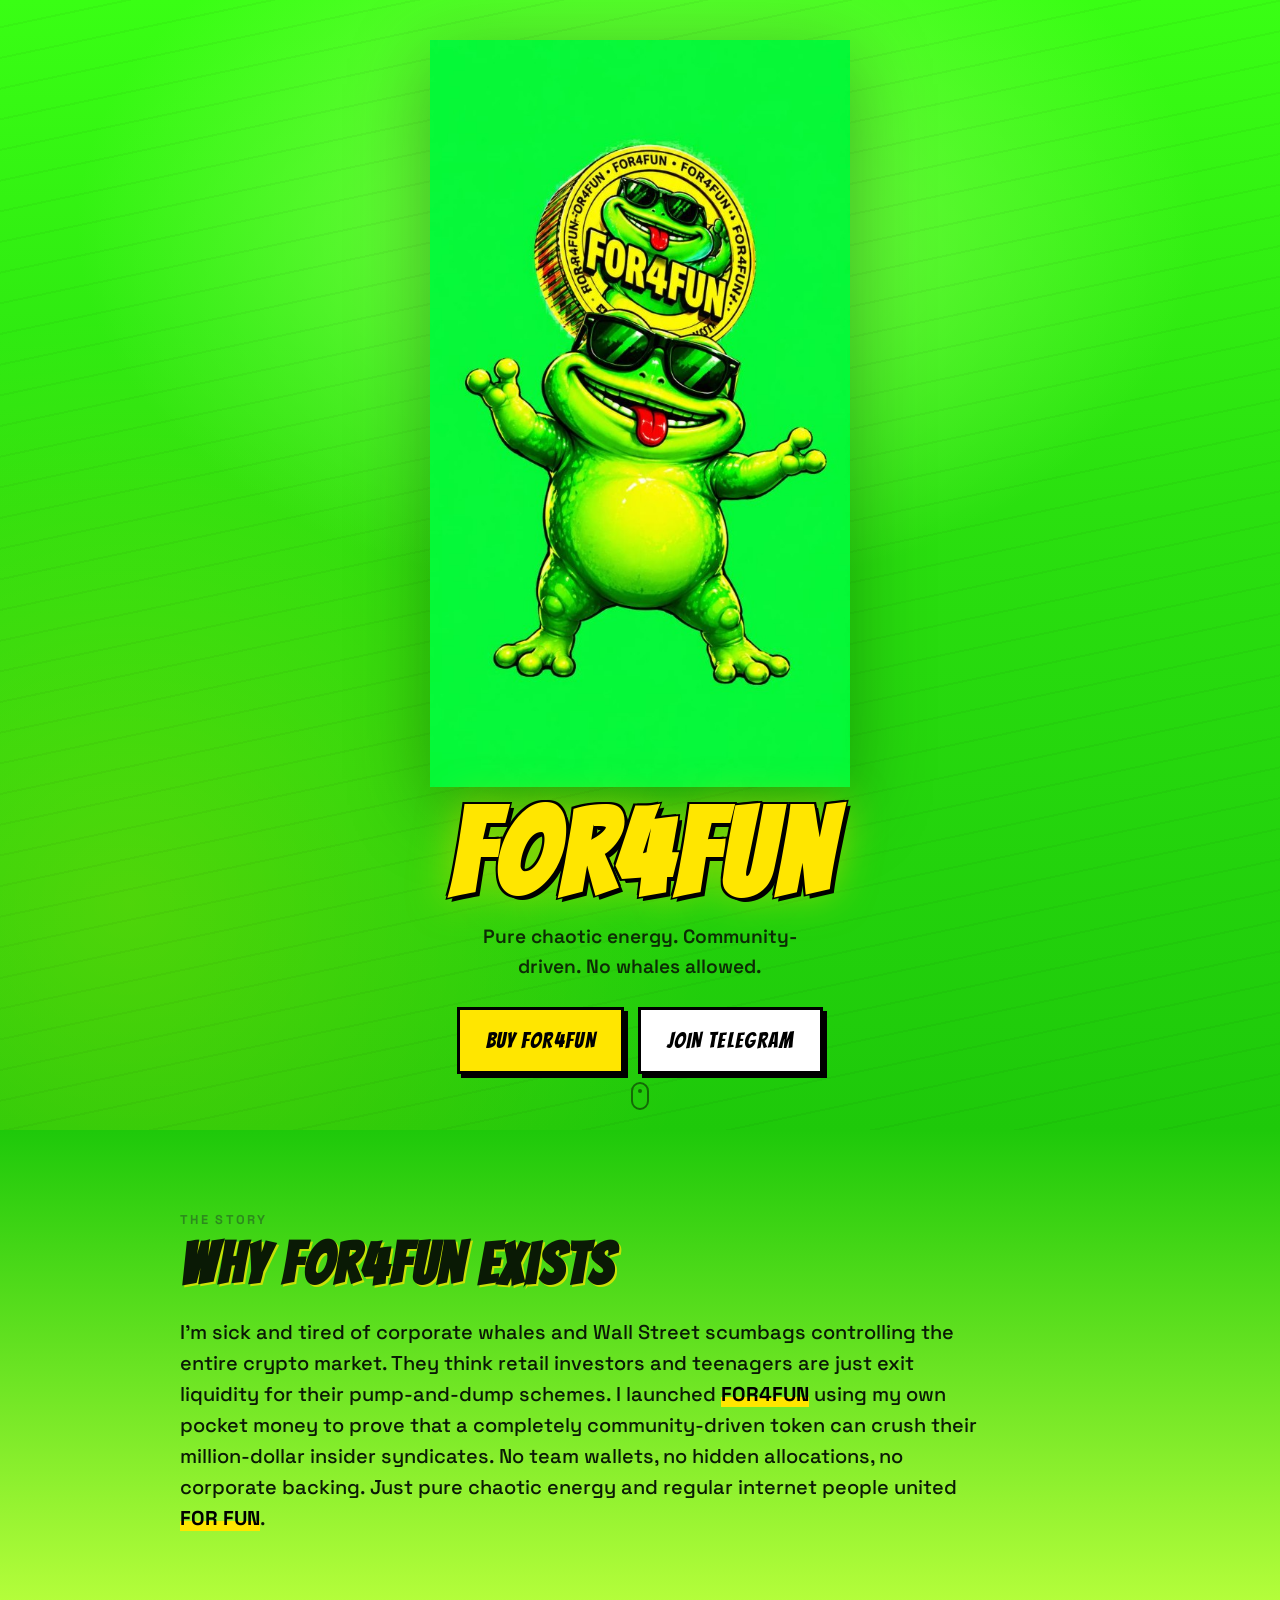
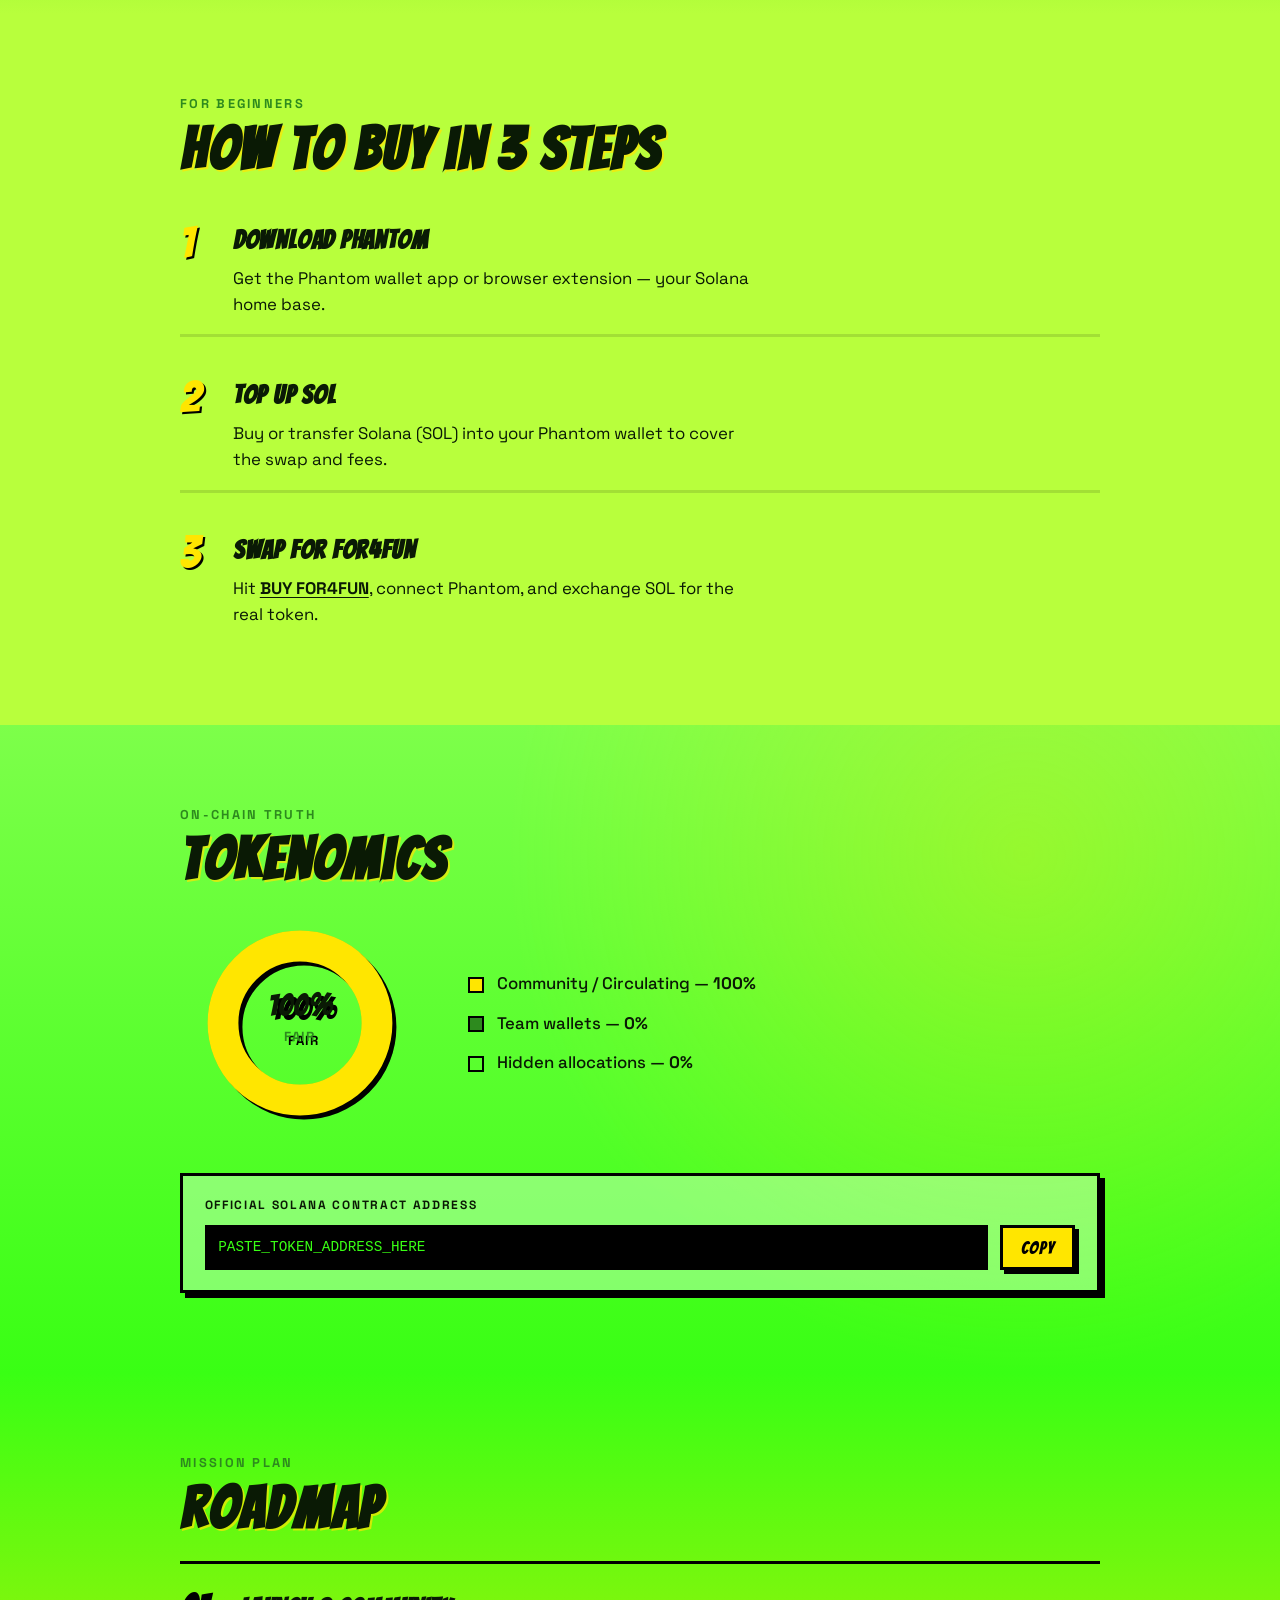
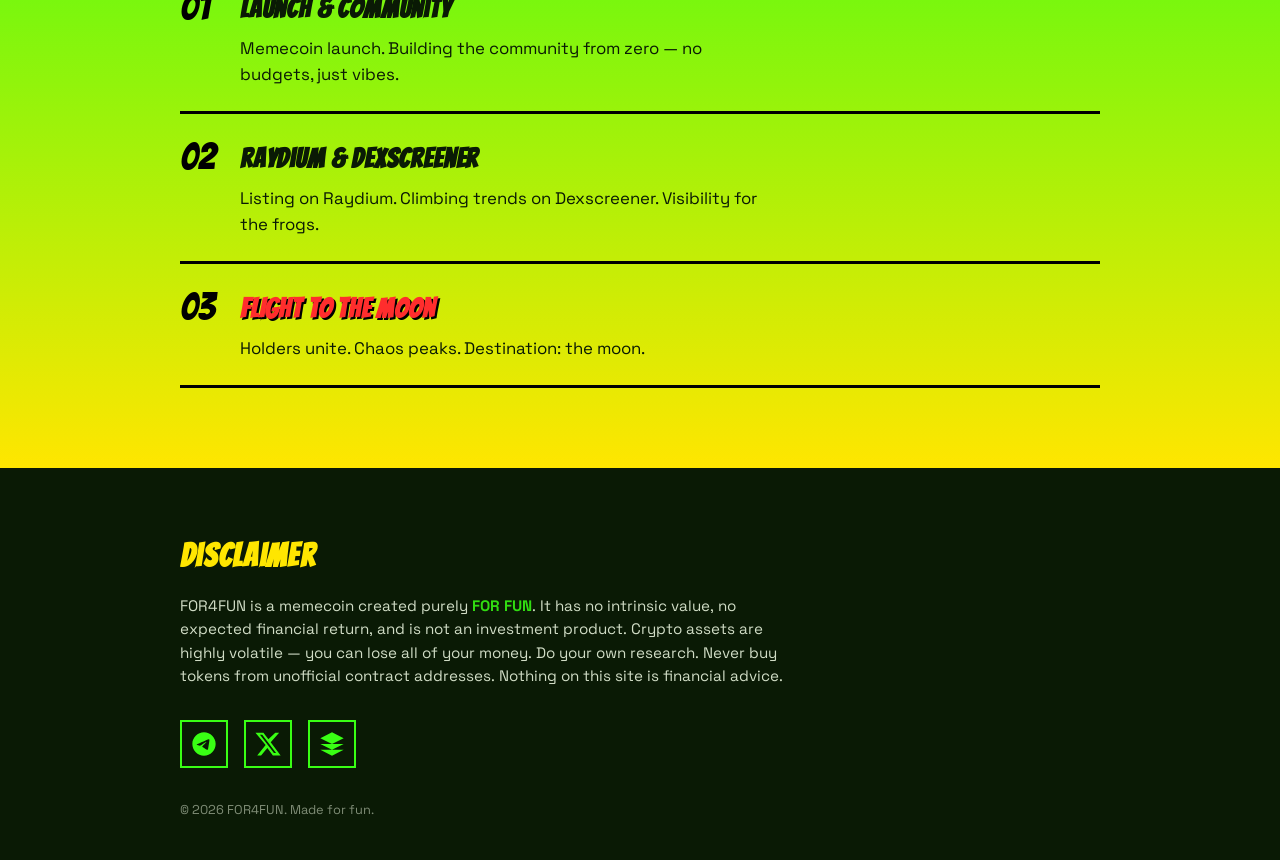
==== WebSiteFOR4FUN/index.html @ e01d41a2 "Add files via upload" ====
<!DOCTYPE html>
<html lang="en">
<head>
  <meta charset="UTF-8" />
  <meta name="viewport" content="width=device-width, initial-scale=1.0" />
  <title>FOR4FUN — Pure Chaotic Energy</title>
  <meta name="description" content="FOR4FUN — a completely community-driven memecoin on Solana. No team wallets. No corporate backing. Just fun." />
  <link rel="preconnect" href="https://fonts.googleapis.com" />
  <link rel="preconnect" href="https://fonts.gstatic.com" crossorigin />
  <link href="https://fonts.googleapis.com/css2?family=Bangers&family=Space+Grotesk:wght@400;500;600;700&display=swap" rel="stylesheet" />
  <link rel="stylesheet" href="styles.css" />
</head>
<body>
  <header class="hero">
    <div class="hero__glow" aria-hidden="true"></div>
    <div class="hero__content">
      <img
        class="hero__mascot"
        src="assets/mascot.png"
        alt="FOR4FUN frog mascot with sunglasses"
        width="640"
        height="640"
      />
      <h1 class="hero__brand">FOR4FUN</h1>
      <p class="hero__tagline">Pure chaotic energy. Community-driven. No whales allowed.</p>
      <div class="hero__ctas">
        <a class="btn btn--buy" href="#" id="buy-link" target="_blank" rel="noopener noreferrer">BUY FOR4FUN</a>
        <a class="btn btn--tg" href="https://t.me/c/4450451644?boost" id="telegram-link" target="_blank" rel="noopener noreferrer">JOIN TELEGRAM</a>
      </div>
    </div>
    <div class="hero__scroll" aria-hidden="true">
      <span></span>
    </div>
  </header>

  <main>
    <section class="section about" id="about">
      <div class="container">
        <p class="section__eyebrow">The story</p>
        <h2 class="section__title">Why FOR4FUN exists</h2>
        <p class="about__text">
          I'm sick and tired of corporate whales and Wall Street scumbags controlling the entire crypto market.
          They think retail investors and teenagers are just exit liquidity for their pump-and-dump schemes.
          I launched <strong>FOR4FUN</strong> using my own pocket money to prove that a completely community-driven token
          can crush their million-dollar insider syndicates. No team wallets, no hidden allocations, no corporate backing.
          Just pure chaotic energy and regular internet people united <strong>FOR FUN</strong>.
        </p>
      </div>
    </section>

    <section class="section how" id="how">
      <div class="container">
        <p class="section__eyebrow">For beginners</p>
        <h2 class="section__title">How to buy in 3 steps</h2>
        <ol class="steps">
          <li class="step">
            <span class="step__num">1</span>
            <div class="step__body">
              <h3>Download Phantom</h3>
              <p>Get the Phantom wallet app or browser extension — your Solana home base.</p>
            </div>
          </li>
          <li class="step">
            <span class="step__num">2</span>
            <div class="step__body">
              <h3>Top up SOL</h3>
              <p>Buy or transfer Solana (SOL) into your Phantom wallet to cover the swap and fees.</p>
            </div>
          </li>
          <li class="step">
            <span class="step__num">3</span>
            <div class="step__body">
              <h3>Swap for FOR4FUN</h3>
              <p>Hit <a href="#" id="buy-link-inline" target="_blank" rel="noopener noreferrer">BUY FOR4FUN</a>, connect Phantom, and exchange SOL for the real token.</p>
            </div>
          </li>
        </ol>
      </div>
    </section>

    <section class="section tokenomics" id="tokenomics">
      <div class="container">
        <p class="section__eyebrow">On-chain truth</p>
        <h2 class="section__title">Tokenomics</h2>
        <div class="tokenomics__grid">
          <div class="chart-wrap" aria-hidden="true">
            <svg class="donut" viewBox="0 0 200 200" role="img" aria-label="Token distribution chart">
              <circle class="donut__track" cx="100" cy="100" r="70" />
              <circle class="donut__segment donut__segment--lp" cx="100" cy="100" r="70" />
              <circle class="donut__segment donut__segment--community" cx="100" cy="100" r="70" />
              <text class="donut__center-label" x="100" y="94" text-anchor="middle">100%</text>
              <text class="donut__center-sub" x="100" y="116" text-anchor="middle">FAIR</text>
            </svg>
          </div>
          <ul class="legend">
            <li><span class="swatch swatch--community"></span> Community / Circulating — <strong>100%</strong></li>
            <li><span class="swatch swatch--lp"></span> Team wallets — <strong>0%</strong></li>
            <li><span class="swatch swatch--none"></span> Hidden allocations — <strong>0%</strong></li>
          </ul>
        </div>

        <div class="ca-block">
          <p class="ca-block__label">Official Solana contract address</p>
          <div class="ca-row">
            <code class="ca-address" id="token-address">PASTE_TOKEN_ADDRESS_HERE</code>
            <button type="button" class="btn btn--copy" id="copy-ca" aria-label="Copy contract address">
              COPY
            </button>
          </div>
          <p class="ca-hint" id="copy-feedback" hidden>Copied — always verify before buying.</p>
        </div>
      </div>
    </section>

    <section class="section roadmap" id="roadmap">
      <div class="container">
        <p class="section__eyebrow">Mission plan</p>
        <h2 class="section__title">Roadmap</h2>
        <ol class="roadmap__list">
          <li class="roadmap__item">
            <span class="roadmap__phase">01</span>
            <div>
              <h3>Launch &amp; community</h3>
              <p>Memecoin launch. Building the community from zero — no budgets, just vibes.</p>
            </div>
          </li>
          <li class="roadmap__item">
            <span class="roadmap__phase">02</span>
            <div>
              <h3>Raydium &amp; Dexscreener</h3>
              <p>Listing on Raydium. Climbing trends on Dexscreener. Visibility for the frogs.</p>
            </div>
          </li>
          <li class="roadmap__item roadmap__item--moon">
            <span class="roadmap__phase">03</span>
            <div>
              <h3>FLIGHT TO THE MOON</h3>
              <p>Holders unite. Chaos peaks. Destination: the moon.</p>
            </div>
          </li>
        </ol>
      </div>
    </section>
  </main>

  <footer class="footer" id="disclaimer">
    <div class="container">
      <h2 class="footer__title">Disclaimer</h2>
      <p class="footer__text">
        FOR4FUN is a memecoin created purely <strong>FOR FUN</strong>. It has no intrinsic value, no expected financial return,
        and is not an investment product. Crypto assets are highly volatile — you can lose all of your money.
        Do your own research. Never buy tokens from unofficial contract addresses. Nothing on this site is financial advice.
      </p>
      <nav class="socials" aria-label="Social links">
        <a class="social" href="https://t.me/c/4450451644?boost" id="social-telegram" target="_blank" rel="noopener noreferrer" aria-label="Telegram">
          <svg viewBox="0 0 24 24" width="28" height="28" fill="currentColor" aria-hidden="true"><path d="M12 2C6.48 2 2 6.48 2 12s4.48 10 10 10 10-4.48 10-10S17.52 2 12 2zm4.64 6.8c-.15 1.58-.8 5.42-1.13 7.19-.14.75-.42 1-.68 1.03-.58.05-1.02-.38-1.58-.75-.88-.58-1.38-.94-2.23-1.5-.99-.65-.35-1.01.22-1.59.15-.15 2.71-2.48 2.76-2.69a.2.2 0 00-.05-.18c-.06-.05-.14-.03-.21-.02-.09.02-1.49.95-4.22 2.79-.4.27-.76.41-1.08.4-.36-.01-1.04-.2-1.55-.37-.63-.2-1.12-.31-1.08-.66.02-.18.27-.36.74-.55 2.92-1.27 4.86-2.11 5.83-2.51 2.78-1.16 3.35-1.36 3.73-1.36.08 0 .27.02.39.12.1.08.13.19.14.27-.01.06 0 .16 0 .24z"/></svg>
        </a>
        <a class="social" href="https://x.com/FOR4FUN5465" id="social-x" target="_blank" rel="noopener noreferrer" aria-label="X (Twitter)">
          <svg viewBox="0 0 24 24" width="28" height="28" fill="currentColor" aria-hidden="true"><path d="M18.244 2.25h3.308l-7.227 8.26 8.502 11.24H16.17l-4.714-6.231-5.401 6.231H2.744l7.227-8.941L1.254 2.25H8.08l4.253 5.622L18.244 2.25zm-1.161 17.52h1.833L7.084 4.126H5.117L17.083 19.77z"/></svg>
        </a>
        <a class="social" href="#" id="social-dex" target="_blank" rel="noopener noreferrer" aria-label="Dexscreener">
          <svg viewBox="0 0 24 24" width="28" height="28" fill="currentColor" aria-hidden="true"><path d="M12 2L2 7l10 5 10-5-10-5zM2 17l10 5 10-5M2 12l10 5 10-5"/></svg>
        </a>
      </nav>
      <p class="footer__copy">© <span id="year"></span> FOR4FUN. Made for fun.</p>
    </div>
  </footer>

  <script src="script.js"></script>
</body>
</html>
---- WebSiteFOR4FUN/styles.css ----
:root {
  --acid: #39ff14;
  --acid-deep: #1ec90a;
  --lime: #b8ff3c;
  --yellow: #ffe600;
  --ink: #0a1a05;
  --frog: #2d8a1e;
  --red: #ff2d2d;
  --cream: #f4ffe8;
  --glow: rgba(57, 255, 20, 0.45);
  --font-display: "Bangers", system-ui, sans-serif;
  --font-body: "Space Grotesk", system-ui, sans-serif;
}

*,
*::before,
*::after {
  box-sizing: border-box;
  margin: 0;
  padding: 0;
}

html {
  scroll-behavior: smooth;
}

body {
  font-family: var(--font-body);
  color: var(--ink);
  background: var(--acid);
  line-height: 1.55;
  overflow-x: hidden;
}

img {
  max-width: 100%;
  height: auto;
  display: block;
}

a {
  color: inherit;
}

.container {
  width: min(920px, calc(100% - 2.5rem));
  margin-inline: auto;
}

/* —— Hero —— */
.hero {
  position: relative;
  min-height: 100svh;
  display: grid;
  place-items: center;
  padding: 2.5rem 1.25rem 3.5rem;
  background:
    radial-gradient(ellipse 80% 60% at 50% 20%, #7dff4a 0%, transparent 55%),
    radial-gradient(circle at 10% 80%, #ffe60033 0%, transparent 40%),
    linear-gradient(180deg, #39ff14 0%, #2ae00f 45%, #1ec90a 100%);
  overflow: hidden;
}

.hero__glow {
  position: absolute;
  inset: -20%;
  background:
    repeating-linear-gradient(
      -12deg,
      transparent,
      transparent 28px,
      rgba(0, 0, 0, 0.035) 28px,
      rgba(0, 0, 0, 0.035) 30px
    );
  pointer-events: none;
  animation: drift 28s linear infinite;
}

@keyframes drift {
  from { transform: translateY(0); }
  to { transform: translateY(60px); }
}

.hero__content {
  position: relative;
  z-index: 1;
  display: flex;
  flex-direction: column;
  align-items: center;
  text-align: center;
  gap: 0.85rem;
  max-width: 720px;
}

.hero__mascot {
  width: min(420px, 78vw);
  filter: drop-shadow(0 18px 40px rgba(0, 40, 0, 0.35));
  animation: float 4.5s ease-in-out infinite;
}

@keyframes float {
  0%, 100% { transform: translateY(0); }
  50% { transform: translateY(-14px); }
}

.hero__brand {
  font-family: var(--font-display);
  font-size: clamp(4.2rem, 16vw, 7.5rem);
  letter-spacing: 0.04em;
  line-height: 0.9;
  color: var(--yellow);
  text-shadow:
    4px 4px 0 #000,
    -2px -2px 0 #000,
    2px -2px 0 #000,
    -2px 2px 0 #000,
    0 0 40px rgba(255, 230, 0, 0.55);
  animation: pop-in 0.7s cubic-bezier(0.22, 1, 0.36, 1) both;
}

@keyframes pop-in {
  from {
    opacity: 0;
    transform: scale(0.85) translateY(20px);
  }
  to {
    opacity: 1;
    transform: scale(1) translateY(0);
  }
}

.hero__tagline {
  font-size: clamp(1rem, 2.5vw, 1.2rem);
  font-weight: 600;
  max-width: 28ch;
  color: var(--ink);
  opacity: 0.9;
}

.hero__ctas {
  display: flex;
  flex-wrap: wrap;
  justify-content: center;
  gap: 0.85rem;
  margin-top: 0.75rem;
}

.btn {
  display: inline-flex;
  align-items: center;
  justify-content: center;
  font-family: var(--font-display);
  font-size: 1.35rem;
  letter-spacing: 0.06em;
  text-decoration: none;
  padding: 0.85rem 1.6rem;
  border: 3px solid #000;
  color: #000;
  cursor: pointer;
  transition: transform 0.15s ease, box-shadow 0.15s ease, background 0.15s ease;
  box-shadow: 4px 4px 0 #000;
}

.btn:hover {
  transform: translate(-2px, -2px);
  box-shadow: 6px 6px 0 #000;
}

.btn:active {
  transform: translate(2px, 2px);
  box-shadow: 2px 2px 0 #000;
}

.btn--buy {
  background: var(--yellow);
}

.btn--tg {
  background: #fff;
}

.btn--copy {
  background: var(--yellow);
  font-size: 1.1rem;
  padding: 0.65rem 1.1rem;
  flex-shrink: 0;
}

.hero__scroll {
  position: absolute;
  bottom: 1.25rem;
  left: 50%;
  transform: translateX(-50%);
  z-index: 1;
}

.hero__scroll span {
  display: block;
  width: 18px;
  height: 28px;
  border: 2px solid var(--ink);
  border-radius: 10px;
  position: relative;
  opacity: 0.55;
}

.hero__scroll span::after {
  content: "";
  position: absolute;
  top: 5px;
  left: 50%;
  width: 4px;
  height: 4px;
  margin-left: -2px;
  background: var(--ink);
  border-radius: 50%;
  animation: scroll-dot 1.6s ease-in-out infinite;
}

@keyframes scroll-dot {
  0% { opacity: 1; transform: translateY(0); }
  100% { opacity: 0; transform: translateY(10px); }
}

/* —— Sections —— */
.section {
  padding: 5rem 0;
  position: relative;
}

.section__eyebrow {
  font-size: 0.8rem;
  font-weight: 700;
  letter-spacing: 0.18em;
  text-transform: uppercase;
  color: var(--frog);
  margin-bottom: 0.4rem;
}

.section__title {
  font-family: var(--font-display);
  font-size: clamp(2.4rem, 7vw, 3.6rem);
  letter-spacing: 0.03em;
  line-height: 1;
  margin-bottom: 1.5rem;
  color: var(--ink);
  text-shadow: 2px 2px 0 rgba(255, 230, 0, 0.7);
}

.about {
  background:
    linear-gradient(180deg, #1ec90a 0%, #b8ff3c 100%);
}

.about__text {
  font-size: clamp(1.05rem, 2.2vw, 1.25rem);
  font-weight: 500;
  max-width: 62ch;
}

.about__text strong {
  color: #000;
  background: linear-gradient(transparent 60%, var(--yellow) 60%);
}

.how {
  background: var(--lime);
}

.steps {
  list-style: none;
  display: grid;
  gap: 1.25rem;
  counter-reset: none;
}

.step {
  display: grid;
  grid-template-columns: auto 1fr;
  gap: 1.1rem;
  align-items: start;
  padding: 1.1rem 0;
  border-bottom: 3px solid rgba(0, 0, 0, 0.12);
}

.step:last-child {
  border-bottom: none;
}

.step__num {
  font-family: var(--font-display);
  font-size: 2.8rem;
  line-height: 1;
  color: var(--yellow);
  text-shadow: 2px 2px 0 #000;
  min-width: 2.2rem;
}

.step__body h3 {
  font-family: var(--font-display);
  font-size: 1.65rem;
  letter-spacing: 0.03em;
  margin-bottom: 0.25rem;
}

.step__body p {
  font-size: 1.05rem;
  max-width: 48ch;
}

.step__body a {
  font-weight: 700;
  text-decoration: underline;
  text-underline-offset: 3px;
}

/* —— Tokenomics —— */
.tokenomics {
  background:
    radial-gradient(circle at 80% 20%, #ffe60044 0%, transparent 45%),
    linear-gradient(180deg, #7dff4a 0%, #39ff14 100%);
}

.tokenomics__grid {
  display: grid;
  grid-template-columns: 1fr;
  gap: 2rem;
  align-items: center;
  margin-bottom: 2.5rem;
}

@media (min-width: 700px) {
  .tokenomics__grid {
    grid-template-columns: 240px 1fr;
    gap: 3rem;
  }
}

.chart-wrap {
  display: flex;
  justify-content: center;
}

.donut {
  width: min(220px, 70vw);
  height: auto;
  filter: drop-shadow(4px 4px 0 #000);
  animation: spin-in 1s ease both;
}

@keyframes spin-in {
  from { transform: rotate(-90deg) scale(0.8); opacity: 0; }
  to { transform: rotate(0) scale(1); opacity: 1; }
}

.donut__track {
  fill: none;
  stroke: rgba(0, 0, 0, 0.12);
  stroke-width: 28;
}

.donut__segment {
  fill: none;
  stroke-width: 28;
  stroke-linecap: butt;
  transform: rotate(-90deg);
  transform-origin: 100px 100px;
}

.donut__segment--community {
  stroke: var(--yellow);
  stroke-dasharray: 440 440;
}

.donut__segment--lp {
  stroke: var(--frog);
  stroke-dasharray: 0 440;
}

.donut__center-label {
  font-family: var(--font-display);
  font-size: 28px;
  fill: var(--ink);
}

.donut__center-sub {
  font-family: var(--font-body);
  font-size: 12px;
  font-weight: 700;
  letter-spacing: 0.15em;
  fill: var(--frog);
}

.legend {
  list-style: none;
  display: grid;
  gap: 0.85rem;
  font-size: 1.05rem;
  font-weight: 500;
}

.swatch {
  display: inline-block;
  width: 1rem;
  height: 1rem;
  border: 2px solid #000;
  margin-right: 0.55rem;
  vertical-align: middle;
}

.swatch--community { background: var(--yellow); }
.swatch--lp { background: var(--frog); }
.swatch--none { background: transparent; }

.ca-block {
  border: 3px solid #000;
  background: rgba(255, 255, 255, 0.35);
  padding: 1.25rem 1.35rem;
  box-shadow: 5px 5px 0 #000;
}

.ca-block__label {
  font-size: 0.75rem;
  font-weight: 700;
  letter-spacing: 0.14em;
  text-transform: uppercase;
  margin-bottom: 0.65rem;
}

.ca-row {
  display: flex;
  flex-wrap: wrap;
  gap: 0.75rem;
  align-items: center;
}

.ca-address {
  font-family: ui-monospace, "SF Mono", Menlo, monospace;
  font-size: clamp(0.7rem, 2.5vw, 0.9rem);
  word-break: break-all;
  flex: 1;
  min-width: 0;
  background: #000;
  color: var(--acid);
  padding: 0.7rem 0.85rem;
}

.ca-hint {
  margin-top: 0.65rem;
  font-size: 0.9rem;
  font-weight: 600;
  color: var(--frog);
}

/* —— Roadmap —— */
.roadmap {
  background: linear-gradient(180deg, #39ff14 0%, #ffe600 100%);
}

.roadmap__list {
  list-style: none;
  display: grid;
  gap: 0;
}

.roadmap__item {
  display: grid;
  grid-template-columns: auto 1fr;
  gap: 1.25rem;
  padding: 1.5rem 0;
  border-top: 3px solid #000;
  align-items: start;
}

.roadmap__item:last-child {
  border-bottom: 3px solid #000;
}

.roadmap__phase {
  font-family: var(--font-display);
  font-size: 2.4rem;
  line-height: 1;
  color: #000;
  min-width: 2.5rem;
}

.roadmap__item h3 {
  font-family: var(--font-display);
  font-size: 1.7rem;
  letter-spacing: 0.03em;
  margin-bottom: 0.3rem;
}

.roadmap__item--moon h3 {
  color: var(--red);
  text-shadow: 2px 2px 0 #000;
}

.roadmap__item p {
  font-size: 1.05rem;
  max-width: 48ch;
}

/* —— Footer —— */
.footer {
  background: var(--ink);
  color: var(--cream);
  padding: 4rem 0 2.5rem;
}

.footer__title {
  font-family: var(--font-display);
  font-size: 2rem;
  letter-spacing: 0.04em;
  color: var(--yellow);
  margin-bottom: 0.75rem;
}

.footer__text {
  font-size: 0.95rem;
  opacity: 0.85;
  max-width: 62ch;
  margin-bottom: 2rem;
}

.footer__text strong {
  color: var(--acid);
}

.socials {
  display: flex;
  gap: 1rem;
  margin-bottom: 2rem;
}

.social {
  display: grid;
  place-items: center;
  width: 48px;
  height: 48px;
  border: 2px solid var(--acid);
  color: var(--acid);
  transition: background 0.15s ease, color 0.15s ease, transform 0.15s ease;
}

.social:hover {
  background: var(--acid);
  color: var(--ink);
  transform: translateY(-3px);
}

.footer__copy {
  font-size: 0.8rem;
  opacity: 0.5;
}

@media (max-width: 480px) {
  .hero__ctas {
    flex-direction: column;
    width: 100%;
  }

  .btn {
    width: 100%;
  }

  .ca-row {
    flex-direction: column;
    align-items: stretch;
  }
}
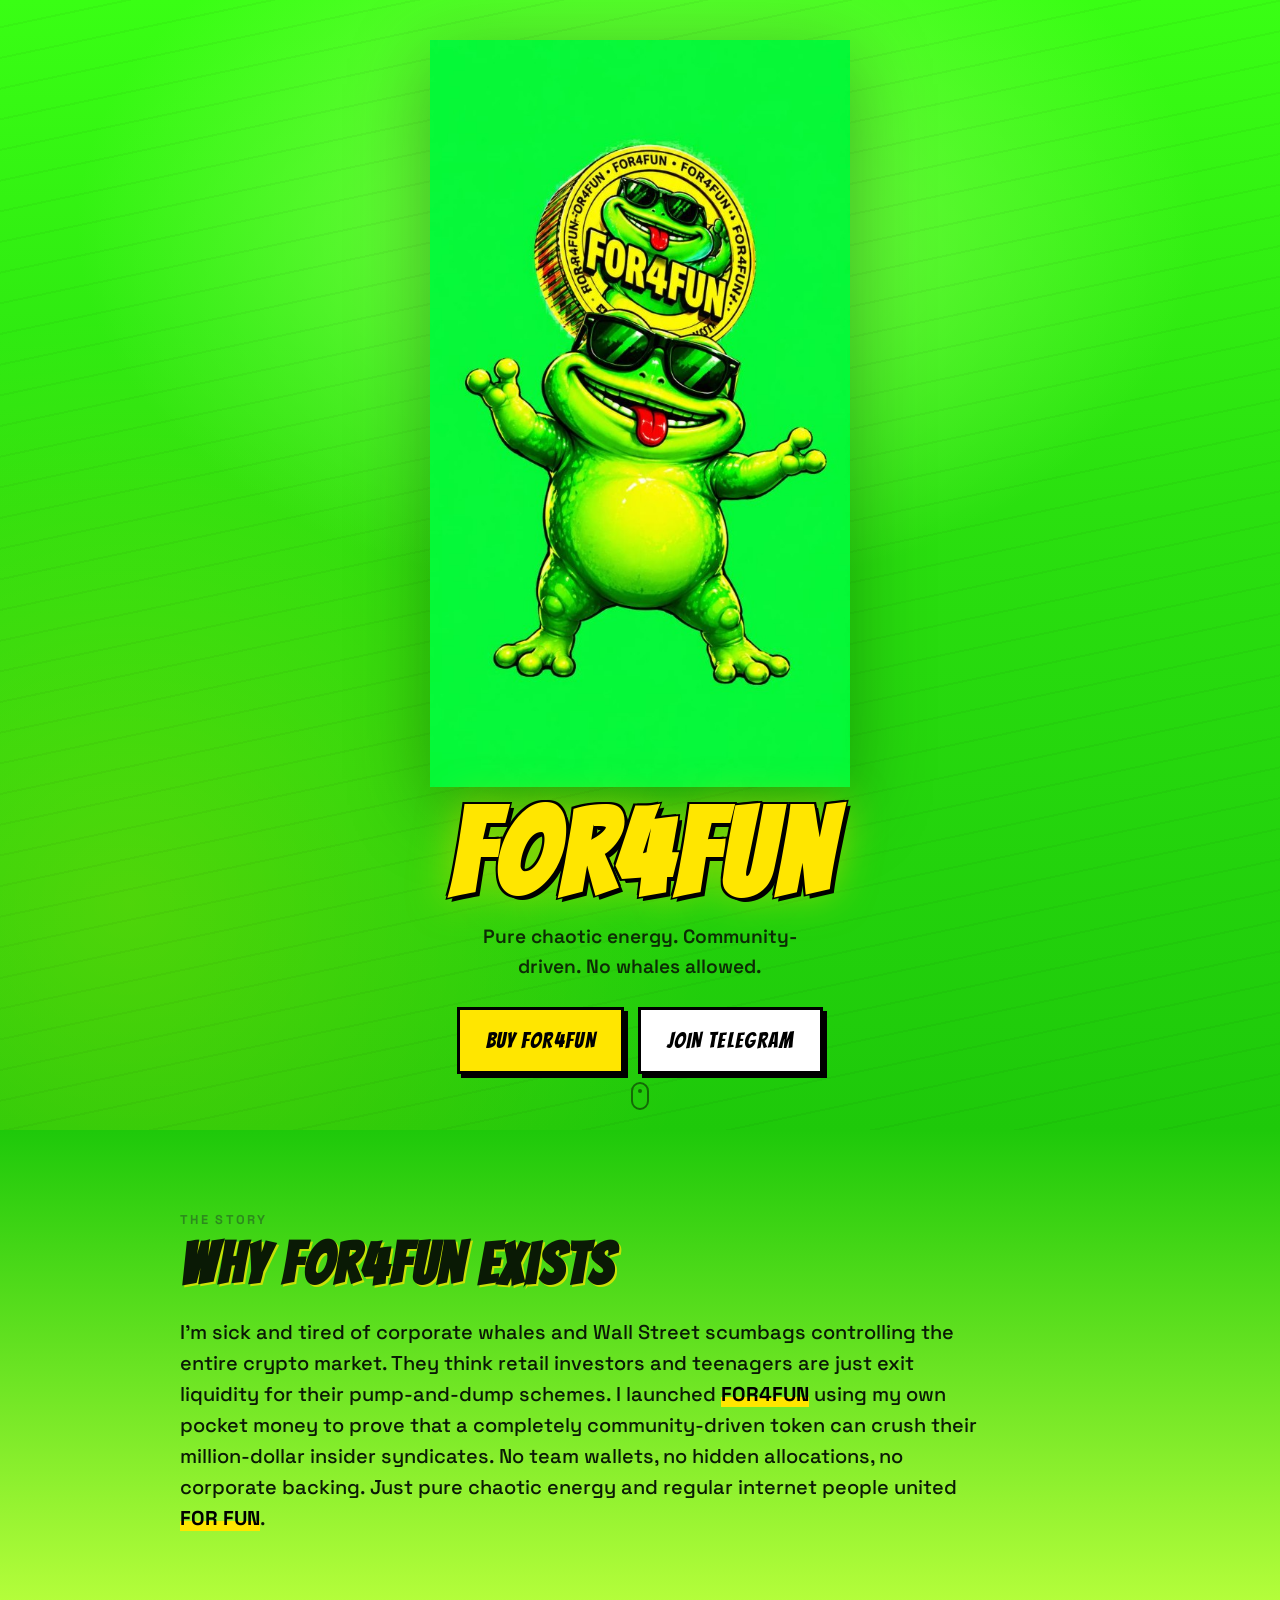
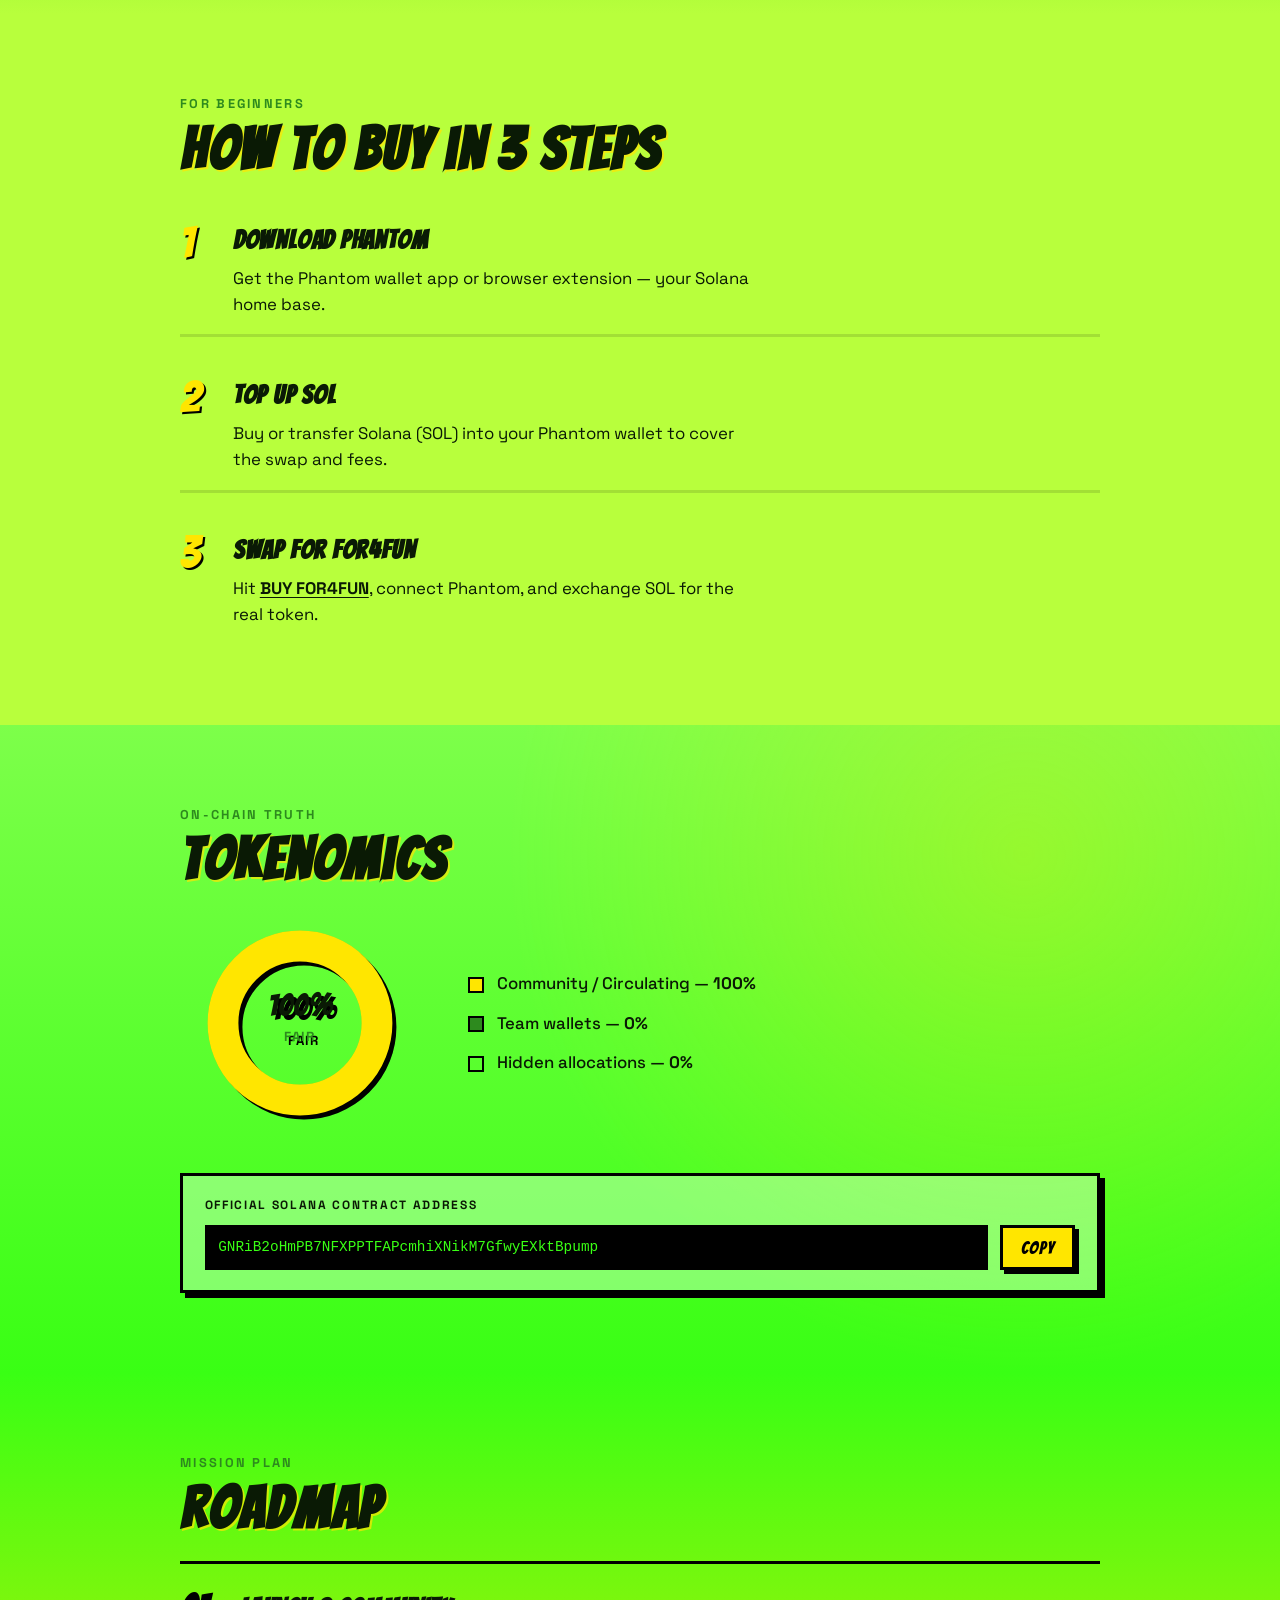
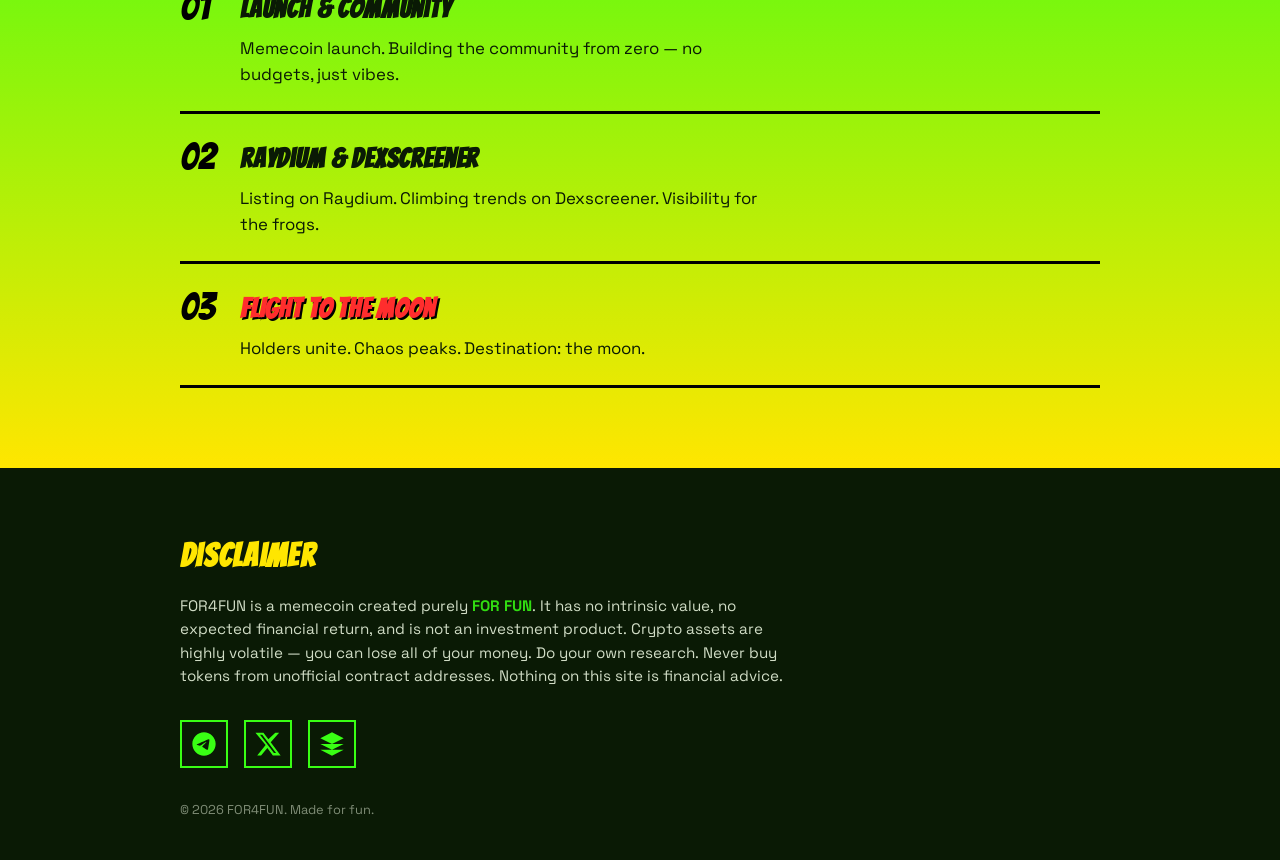
==== commit 01499fc9: "Add pump.fun buy link and official Solana contract address. Co-authored-by: Cursor <cursoragent@curs" ====
--- a/WebSiteFOR4FUN/index.html
+++ b/WebSiteFOR4FUN/index.html
@@ -24,8 +24,8 @@
       <h1 class="hero__brand">FOR4FUN</h1>
       <p class="hero__tagline">Pure chaotic energy. Community-driven. No whales allowed.</p>
       <div class="hero__ctas">
-        <a class="btn btn--buy" href="#" id="buy-link" target="_blank" rel="noopener noreferrer">BUY FOR4FUN</a>
-        <a class="btn btn--tg" href="https://t.me/c/4450451644?boost" id="telegram-link" target="_blank" rel="noopener noreferrer">JOIN TELEGRAM</a>
+        <a class="btn btn--buy" href="https://pump.fun/coin/GNRiB2oHmPB7NFXPPTFAPcmhiXNikM7GfwyEXktBpump" id="buy-link" target="_blank" rel="noopener noreferrer">BUY FOR4FUN</a>
+        <a class="btn btn--tg" href="https://t.me/+8u_Zr0dhm3U5OTRh" id="telegram-link" target="_blank" rel="noopener noreferrer">JOIN TELEGRAM</a>
       </div>
     </div>
     <div class="hero__scroll" aria-hidden="true">
@@ -71,7 +71,7 @@
             <span class="step__num">3</span>
             <div class="step__body">
               <h3>Swap for FOR4FUN</h3>
-              <p>Hit <a href="#" id="buy-link-inline" target="_blank" rel="noopener noreferrer">BUY FOR4FUN</a>, connect Phantom, and exchange SOL for the real token.</p>
+              <p>Hit <a href="https://pump.fun/coin/GNRiB2oHmPB7NFXPPTFAPcmhiXNikM7GfwyEXktBpump" id="buy-link-inline" target="_blank" rel="noopener noreferrer">BUY FOR4FUN</a>, connect Phantom, and exchange SOL for the real token.</p>
             </div>
           </li>
         </ol>
@@ -102,7 +102,7 @@
         <div class="ca-block">
           <p class="ca-block__label">Official Solana contract address</p>
           <div class="ca-row">
-            <code class="ca-address" id="token-address">PASTE_TOKEN_ADDRESS_HERE</code>
+            <code class="ca-address" id="token-address">GNRiB2oHmPB7NFXPPTFAPcmhiXNikM7GfwyEXktBpump</code>
             <button type="button" class="btn btn--copy" id="copy-ca" aria-label="Copy contract address">
               COPY
             </button>
@@ -152,7 +152,7 @@
         Do your own research. Never buy tokens from unofficial contract addresses. Nothing on this site is financial advice.
       </p>
       <nav class="socials" aria-label="Social links">
-        <a class="social" href="https://t.me/c/4450451644?boost" id="social-telegram" target="_blank" rel="noopener noreferrer" aria-label="Telegram">
+        <a class="social" href="https://t.me/+8u_Zr0dhm3U5OTRh" id="social-telegram" target="_blank" rel="noopener noreferrer" aria-label="Telegram">
           <svg viewBox="0 0 24 24" width="28" height="28" fill="currentColor" aria-hidden="true"><path d="M12 2C6.48 2 2 6.48 2 12s4.48 10 10 10 10-4.48 10-10S17.52 2 12 2zm4.64 6.8c-.15 1.58-.8 5.42-1.13 7.19-.14.75-.42 1-.68 1.03-.58.05-1.02-.38-1.58-.75-.88-.58-1.38-.94-2.23-1.5-.99-.65-.35-1.01.22-1.59.15-.15 2.71-2.48 2.76-2.69a.2.2 0 00-.05-.18c-.06-.05-.14-.03-.21-.02-.09.02-1.49.95-4.22 2.79-.4.27-.76.41-1.08.4-.36-.01-1.04-.2-1.55-.37-.63-.2-1.12-.31-1.08-.66.02-.18.27-.36.74-.55 2.92-1.27 4.86-2.11 5.83-2.51 2.78-1.16 3.35-1.36 3.73-1.36.08 0 .27.02.39.12.1.08.13.19.14.27-.01.06 0 .16 0 .24z"/></svg>
         </a>
         <a class="social" href="https://x.com/FOR4FUN5465" id="social-x" target="_blank" rel="noopener noreferrer" aria-label="X (Twitter)">
